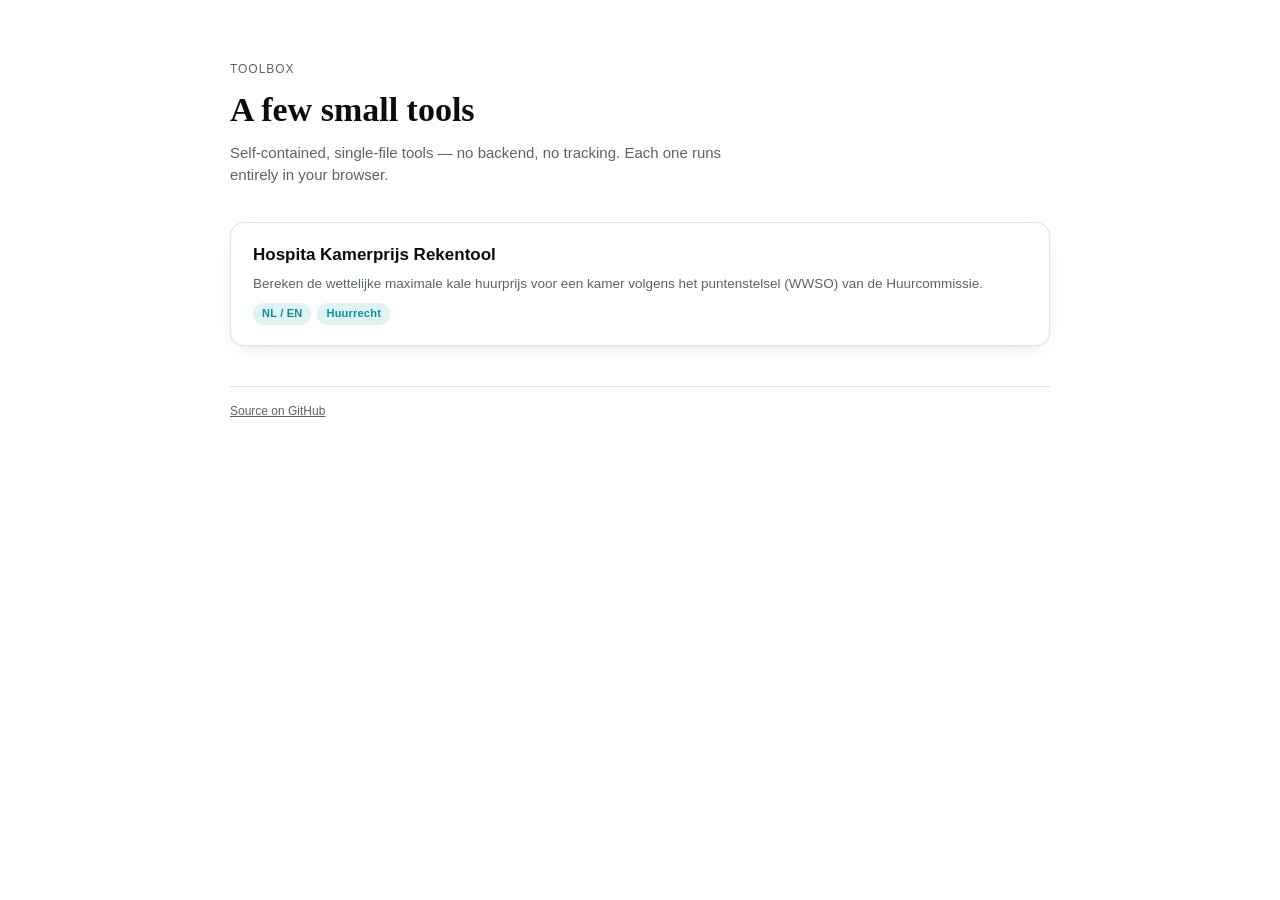
==== index.html @ 6e9d0509 "Add Hospita Kamerprijs Rekentool and toolbox index page Standalone room-rent calculator (Dutch WWSO " ====
<!DOCTYPE html>
<html lang="en">
<head>
<meta charset="utf-8">
<meta name="viewport" content="width=device-width, initial-scale=1">
<title>Toolbox</title>
<style>
  :root{
    --ground:#ffffff;
    --surface:#ffffff;
    --surface-2:#f4f6f6;
    --ink:#0a0d0e;
    --muted:#5a6366;
    --line:#dde2e3;
    --accent:#0a8f99;
    --accent-ink:#ffffff;
    --accent-soft:#dff3f4;
    --shadow: 0 1px 2px rgba(10,13,14,0.04), 0 8px 24px -12px rgba(10,13,14,0.16);
  }
  @media (prefers-color-scheme: dark){
    :root{
      --ground:#000000;
      --surface:#141819;
      --surface-2:#0e1112;
      --ink:#f3f6f6;
      --muted:#93a0a2;
      --line:#282f30;
      --accent:#2fd8e0;
      --accent-ink:#00191b;
      --accent-soft:rgba(47,216,224,0.14);
      --shadow: 0 1px 2px rgba(0,0,0,0.4), 0 8px 24px -12px rgba(0,0,0,0.6);
    }
  }
  *{box-sizing:border-box;}
  body{
    margin:0;
    background:var(--ground);
    color:var(--ink);
    font-family: -apple-system, "Segoe UI", Roboto, "Helvetica Neue", Arial, sans-serif;
    line-height:1.45;
  }
  .wrap{ max-width:860px; margin:0 auto; padding:56px 20px 80px; }
  header{ margin-bottom:36px; }
  header .eyebrow{ font-size:12px; letter-spacing:0.08em; text-transform:uppercase; color:var(--muted); }
  h1{
    font-family: "Iowan Old Style","Palatino Linotype", Palatino, Georgia, serif;
    font-size:34px; font-weight:600; margin:6px 0 8px; text-wrap:balance;
  }
  header p{ margin:0; color:var(--muted); font-size:15px; max-width:60ch; }

  .tools{ display:grid; grid-template-columns:1fr; gap:14px; }
  a.tool{
    display:flex;
    flex-direction:column;
    gap:6px;
    text-decoration:none;
    color:inherit;
    background:var(--surface);
    border:1px solid var(--line);
    border-radius:14px;
    box-shadow:var(--shadow);
    padding:20px 22px;
    transition:border-color 0.15s ease;
  }
  a.tool:hover{ border-color:var(--accent); }
  a.tool:focus-visible{ outline:2px solid var(--accent); outline-offset:2px; }
  a.tool .name{ font-size:17px; font-weight:700; color:var(--ink); }
  a.tool .desc{ font-size:13.5px; color:var(--muted); }
  a.tool .tags{ display:flex; gap:6px; margin-top:4px; }
  a.tool .tag{
    font-size:11px; font-weight:600; letter-spacing:0.02em;
    background:var(--accent-soft); color:var(--accent);
    padding:3px 9px; border-radius:999px;
  }

  footer{ margin-top:40px; padding-top:16px; border-top:1px solid var(--line); font-size:12px; color:var(--muted); }
  footer a{ color:var(--muted); }
</style>
</head>
<body>
<div class="wrap">
  <header>
    <span class="eyebrow">Toolbox</span>
    <h1>A few small tools</h1>
    <p>Self-contained, single-file tools — no backend, no tracking. Each one runs entirely in your browser.</p>
  </header>

  <div class="tools">
    <a class="tool" href="tools/hospita-kamerprijs.html">
      <span class="name">Hospita Kamerprijs Rekentool</span>
      <span class="desc">Bereken de wettelijke maximale kale huurprijs voor een kamer volgens het puntenstelsel (WWSO) van de Huurcommissie.</span>
      <span class="tags"><span class="tag">NL / EN</span><span class="tag">Huurrecht</span></span>
    </a>
  </div>

  <footer>
    <a href="https://github.com/Josvanegmond/toolbox" target="_blank" rel="noopener">Source on GitHub</a>
  </footer>
</div>
</body>
</html>
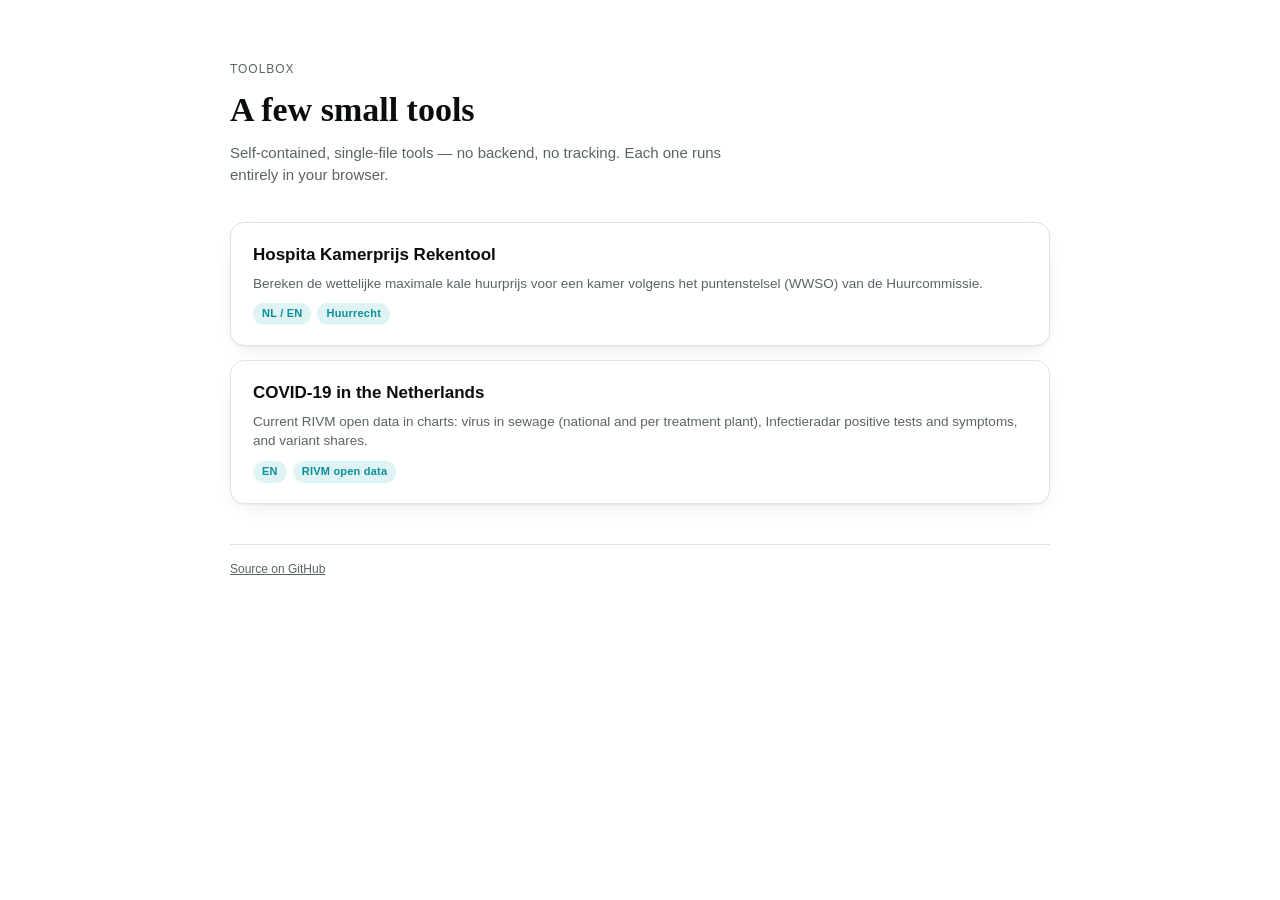
==== commit c5d406e5: "Add COVID-19 Netherlands visualiser (live RIVM open data) Charts for national and per-plant sewage s" ====
--- a/index.html
+++ b/index.html
@@ -91,6 +91,11 @@
       <span class="desc">Bereken de wettelijke maximale kale huurprijs voor een kamer volgens het puntenstelsel (WWSO) van de Huurcommissie.</span>
       <span class="tags"><span class="tag">NL / EN</span><span class="tag">Huurrecht</span></span>
     </a>
+    <a class="tool" href="tools/covid-nl.html">
+      <span class="name">COVID-19 in the Netherlands</span>
+      <span class="desc">Current RIVM open data in charts: virus in sewage (national and per treatment plant), Infectieradar positive tests and symptoms, and variant shares.</span>
+      <span class="tags"><span class="tag">EN</span><span class="tag">RIVM open data</span></span>
+    </a>
   </div>
 
   <footer>
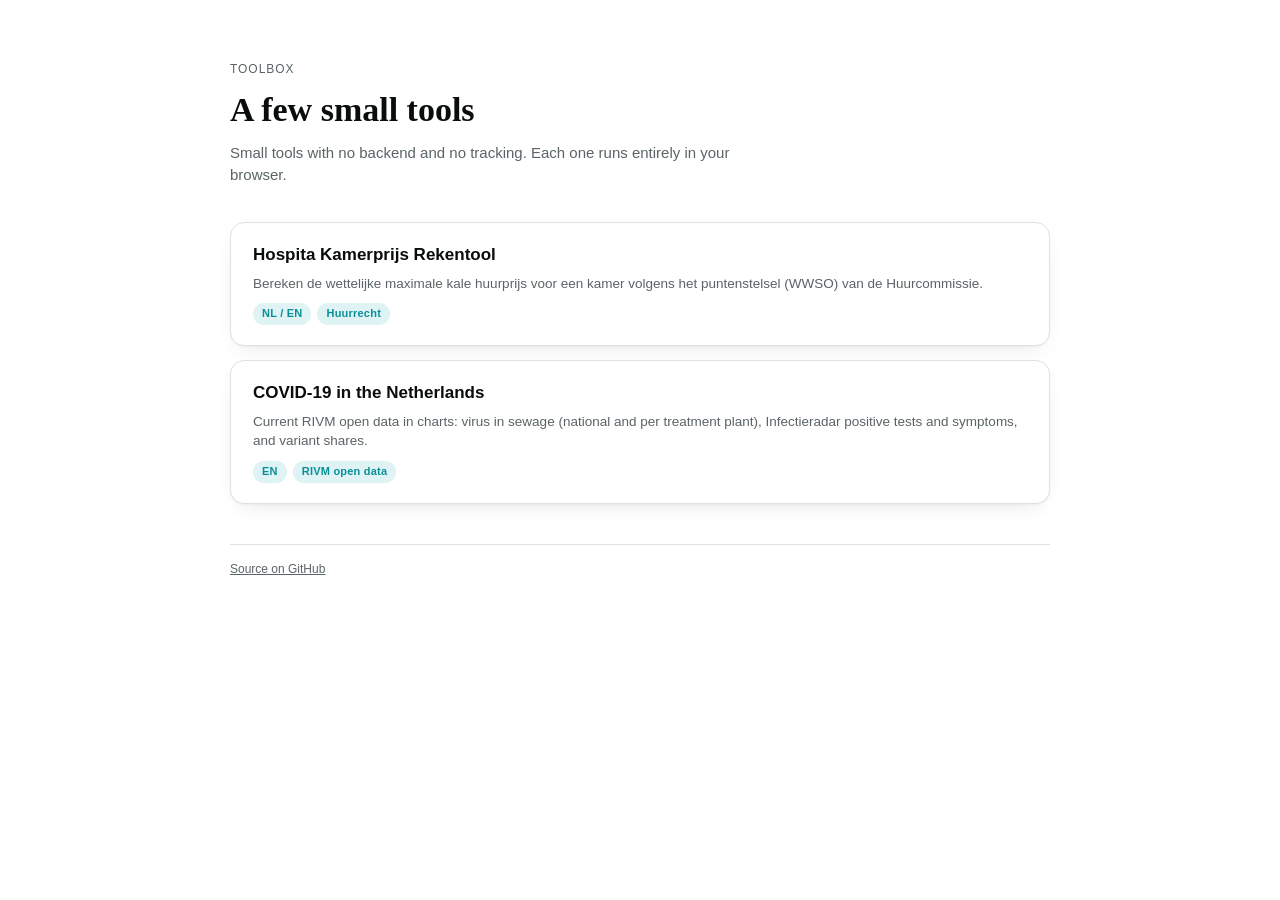
==== commit 2d91128d: "Add disclaimer, NL/EN switch and theme toggle to the COVID tool; share them - tools/shared/toolbox.{" ====
--- a/index.html
+++ b/index.html
@@ -82,7 +82,7 @@
   <header>
     <span class="eyebrow">Toolbox</span>
     <h1>A few small tools</h1>
-    <p>Self-contained, single-file tools — no backend, no tracking. Each one runs entirely in your browser.</p>
+    <p>Small tools with no backend and no tracking. Each one runs entirely in your browser.</p>
   </header>
 
   <div class="tools">
